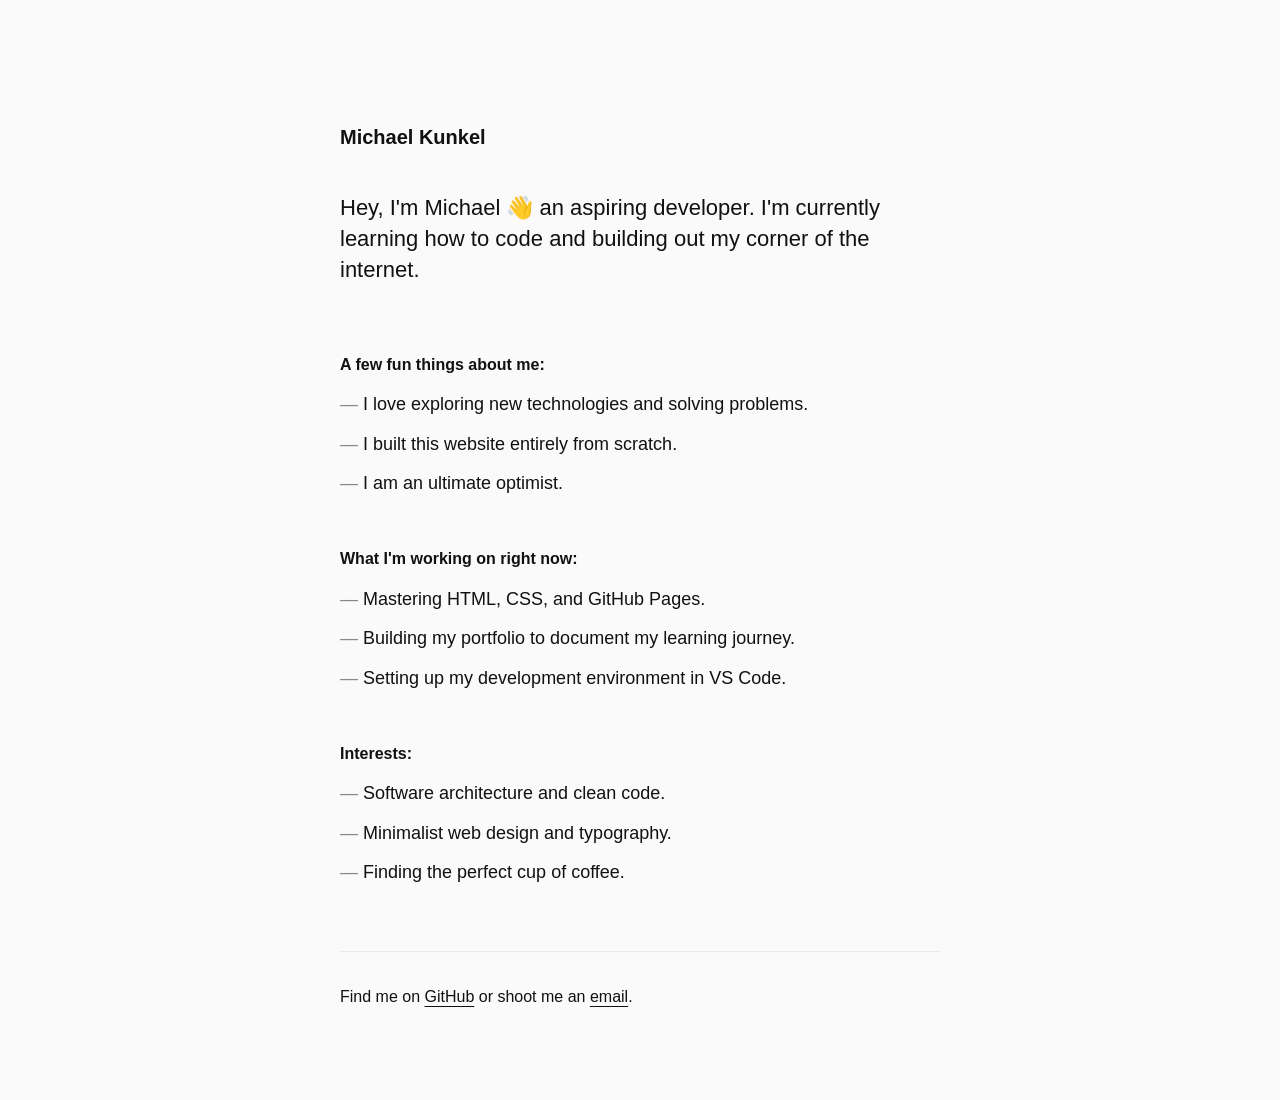
==== index.html @ 44b65600 "test 1" ====
<!DOCTYPE html>
<html lang="en">
<head>
    <meta charset="UTF-8">
    <meta name="viewport" content="width=device-width, initial-scale=1.0">
    <title>Michael Kunkel</title>
    
    <style>
        /* Ultra-minimalist CSS */
        :root {
            --bg-color: #fafafa; /* Very soft off-white */
            --text-color: #111111; /* Near black for sharp contrast */
            --muted-text: #888888;
        }

        body {
            /* Uses the native, clean fonts of whatever device the user is on */
            font-family: -apple-system, BlinkMacSystemFont, "Segoe UI", Roboto, Helvetica, Arial, sans-serif;
            background-color: var(--bg-color);
            color: var(--text-color);
            line-height: 1.6;
            font-size: 18px; 
            
            /* The secret to this layout: Keep it narrow and centered */
            max-width: 600px; 
            margin: 0 auto; 
            
            /* Massive padding at the top to push content down elegantly */
            padding: 12vh 20px 10vh 20px; 
            
            /* Makes the text render incredibly smooth */
            -webkit-font-smoothing: antialiased; 
        }

        h1 {
            font-size: 20px;
            font-weight: 600;
            margin-bottom: 2em;
        }

        h2 {
            font-size: 16px;
            font-weight: 600;
            margin-top: 3em;
            margin-bottom: 0.8em;
            color: var(--text-color);
        }

        .intro {
            font-size: 22px;
            font-weight: 400;
            line-height: 1.4;
            margin-bottom: 3em;
        }

        ul {
            list-style-type: none; /* Removes the standard ugly bullet points */
            padding-left: 0;
            margin-top: 0;
        }

        li {
            margin-bottom: 0.6em;
            padding-left: 1.5em;
            text-indent: -1.5em;
        }

        /* Adds a clean dash instead of a bullet point */
        li::before {
            content: "— "; 
            color: var(--muted-text);
        }

        a {
            color: var(--text-color);
            text-decoration: underline;
            text-underline-offset: 4px; /* Drops the underline slightly lower for a cleaner look */
            transition: opacity 0.2s ease;
        }

        a:hover {
            opacity: 0.5; /* Simple fade effect when hovering over links */
        }

        .footer {
            margin-top: 4em;
            padding-top: 2em;
            border-top: 1px solid #eaeaea;
            font-size: 16px;
        }
    </style>
</head>
<body>

    <h1>Michael Kunkel</h1>

    <div class="intro">
        Hey, I'm Michael 👋 an aspiring developer. I'm currently learning how to code and building out my corner of the internet.
    </div>

    <h2>A few fun things about me:</h2>
    <ul>
        <li>I love exploring new technologies and solving problems.</li>
        <li>I built this website entirely from scratch.</li>
        <li>I am an ultimate optimist.</li>
    </ul>

    <h2>What I'm working on right now:</h2>
    <ul>
        <li>Mastering HTML, CSS, and GitHub Pages.</li>
        <li>Building my portfolio to document my learning journey.</li>
        <li>Setting up my development environment in VS Code.</li>
    </ul>

    <h2>Interests:</h2>
    <ul>
        <li>Software architecture and clean code.</li>
        <li>Minimalist web design and typography.</li>
        <li>Finding the perfect cup of coffee.</li>
    </ul>

    <div class="footer">
        Find me on <a href="https://github.com/MichaelKunkel" target="_blank">GitHub</a> or shoot me an <a href="mailto:your@email.com">email</a>.
    </div>

</body>
</html>
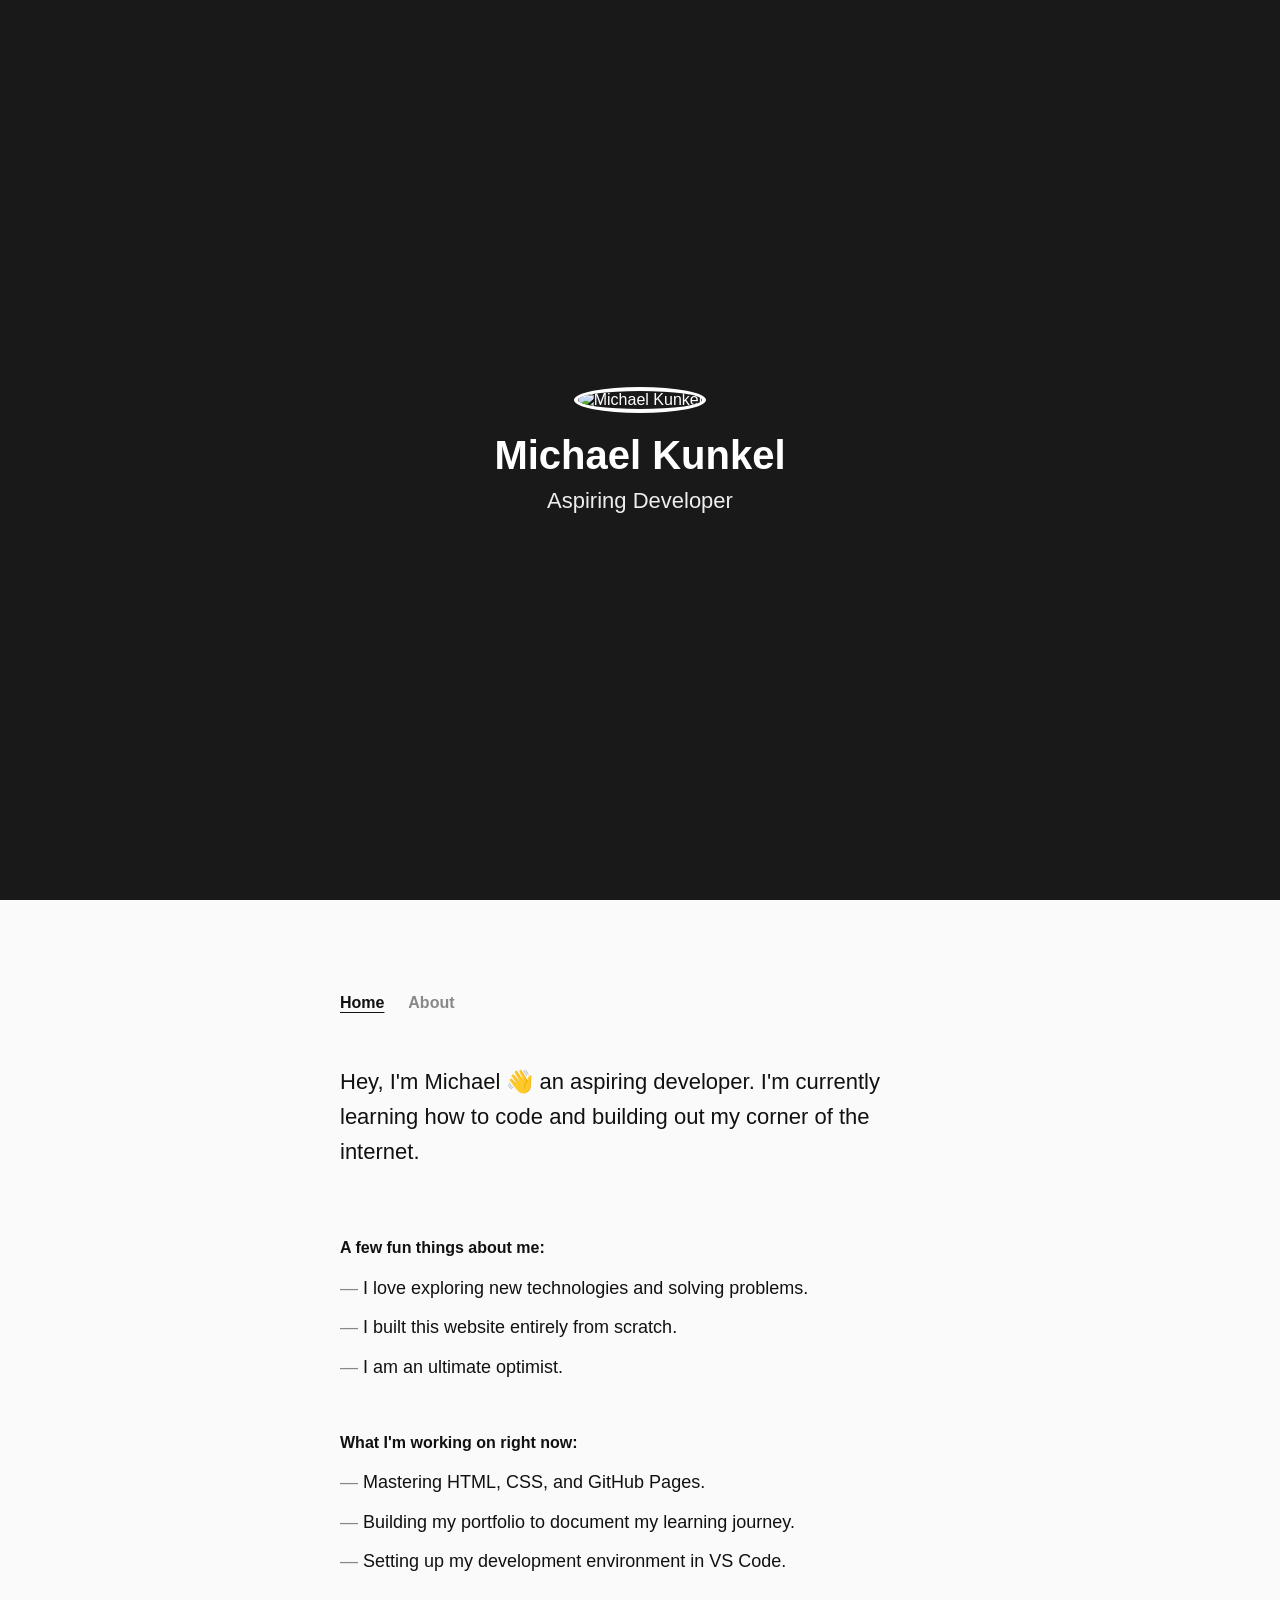
==== commit 6e2d9315: "test 2" ====
--- a/index.html
+++ b/index.html
@@ -6,121 +6,142 @@
     <title>Michael Kunkel</title>
     
     <style>
-        /* Ultra-minimalist CSS */
         :root {
-            --bg-color: #fafafa; /* Very soft off-white */
-            --text-color: #111111; /* Near black for sharp contrast */
+            --bg-color: #fafafa;
+            --text-color: #111111;
             --muted-text: #888888;
         }
 
+        /* 1. Remove margins from the body so images touch the edges */
         body {
-            /* Uses the native, clean fonts of whatever device the user is on */
+            margin: 0;
+            padding: 0;
             font-family: -apple-system, BlinkMacSystemFont, "Segoe UI", Roboto, Helvetica, Arial, sans-serif;
             background-color: var(--bg-color);
             color: var(--text-color);
-            line-height: 1.6;
-            font-size: 18px; 
-            
-            /* The secret to this layout: Keep it narrow and centered */
-            max-width: 600px; 
-            margin: 0 auto; 
-            
-            /* Massive padding at the top to push content down elegantly */
-            padding: 12vh 20px 10vh 20px; 
-            
-            /* Makes the text render incredibly smooth */
-            -webkit-font-smoothing: antialiased; 
+            -webkit-font-smoothing: antialiased;
         }
 
-        h1 {
-            font-size: 20px;
-            font-weight: 600;
-            margin-bottom: 2em;
+        /* 2. The Full-Screen Hero Section */
+        .hero {
+            height: 100vh; /* 100% of the browser window height */
+            width: 100%;
+            position: relative;
+            
+            /* Put your background image here */
+            background-image: url('images/background.jpg'); 
+            background-color: #333; /* Fallback color if image doesn't load */
+            background-size: cover;
+            background-position: center;
+            
+            /* Flexbox perfectly centers everything inside this section */
+            display: flex;
+            flex-direction: column;
+            justify-content: center;
+            align-items: center;
+            text-align: center;
         }
 
-        h2 {
+        /* Optional: A dark overlay so your white text/profile pic is easier to read over the background */
+        .hero-overlay {
+            position: absolute;
+            top: 0; left: 0; width: 100%; height: 100%;
+            background-color: rgba(0, 0, 0, 0.5); /* 50% dark tint */
+            z-index: 1;
+        }
+
+        /* Puts the content above the dark overlay */
+        .hero-content {
+            z-index: 2;
+            color: white;
+        }
+
+        /* Profile Picture Styling */
+        .profile-pic {
+            width: 180px;
+            height: 180px;
+            border-radius: 50%; /* Makes it a perfect circle */
+            object-fit: cover;
+            border: 4px solid white; /* Adds a nice white ring around the photo */
+            margin-bottom: 20px;
+        }
+
+        .hero h1 {
+            font-size: 40px;
+            margin: 0 0 10px 0;
+            color: white;
+        }
+
+        .hero p {
+            font-size: 22px;
+            margin: 0;
+            color: #eeeeee;
+        }
+
+        /* 3. The Content Container (Everything below the full-screen image) */
+        .content {
+            max-width: 600px;
+            margin: 0 auto;
+            padding: 10vh 20px 10vh 20px; /* Brings back the breathing room for the text */
+            line-height: 1.6;
+            font-size: 18px;
+        }
+
+        /* Text styling for the lower section */
+        .content h2 {
             font-size: 16px;
             font-weight: 600;
             margin-top: 3em;
             margin-bottom: 0.8em;
-            color: var(--text-color);
         }
 
-        .intro {
-            font-size: 22px;
-            font-weight: 400;
-            line-height: 1.4;
-            margin-bottom: 3em;
-        }
+        ul { list-style-type: none; padding-left: 0; margin-top: 0; }
+        li { margin-bottom: 0.6em; padding-left: 1.5em; text-indent: -1.5em; }
+        li::before { content: "— "; color: var(--muted-text); }
+        
+        a { color: var(--text-color); text-decoration: underline; text-underline-offset: 4px; }
+        a:hover { opacity: 0.5; }
 
-        ul {
-            list-style-type: none; /* Removes the standard ugly bullet points */
-            padding-left: 0;
-            margin-top: 0;
-        }
-
-        li {
-            margin-bottom: 0.6em;
-            padding-left: 1.5em;
-            text-indent: -1.5em;
-        }
-
-        /* Adds a clean dash instead of a bullet point */
-        li::before {
-            content: "— "; 
-            color: var(--muted-text);
-        }
-
-        a {
-            color: var(--text-color);
-            text-decoration: underline;
-            text-underline-offset: 4px; /* Drops the underline slightly lower for a cleaner look */
-            transition: opacity 0.2s ease;
-        }
-
-        a:hover {
-            opacity: 0.5; /* Simple fade effect when hovering over links */
-        }
-
-        .footer {
-            margin-top: 4em;
-            padding-top: 2em;
-            border-top: 1px solid #eaeaea;
-            font-size: 16px;
-        }
+        nav { margin-bottom: 3em; font-size: 16px; font-weight: bold; }
+        nav a { margin-right: 20px; color: var(--muted-text); text-decoration: none; }
+        nav a.active { color: var(--text-color); text-decoration: underline; text-underline-offset: 4px; }
+        nav a:hover { color: var(--text-color); }
     </style>
 </head>
 <body>
 
-    <h1>Michael Kunkel</h1>
+    <header class="hero">
+        <div class="hero-overlay"></div>
+        <div class="hero-content">
+            <img src="images/profile.jpg" alt="Michael Kunkel" class="profile-pic">
+            <h1>Michael Kunkel</h1>
+            <p>Aspiring Developer</p>
+        </div>
+    </header>
 
-    <div class="intro">
-        Hey, I'm Michael 👋 an aspiring developer. I'm currently learning how to code and building out my corner of the internet.
-    </div>
+    <div class="content">
+        <nav>
+            <a href="index.html" class="active">Home</a>
+            <a href="about.html">About</a>
+        </nav>
 
-    <h2>A few fun things about me:</h2>
-    <ul>
-        <li>I love exploring new technologies and solving problems.</li>
-        <li>I built this website entirely from scratch.</li>
-        <li>I am an ultimate optimist.</li>
-    </ul>
+        <div style="font-size: 22px; margin-bottom: 3em;">
+            Hey, I'm Michael 👋 an aspiring developer. I'm currently learning how to code and building out my corner of the internet.
+        </div>
 
-    <h2>What I'm working on right now:</h2>
-    <ul>
-        <li>Mastering HTML, CSS, and GitHub Pages.</li>
-        <li>Building my portfolio to document my learning journey.</li>
-        <li>Setting up my development environment in VS Code.</li>
-    </ul>
+        <h2>A few fun things about me:</h2>
+        <ul>
+            <li>I love exploring new technologies and solving problems.</li>
+            <li>I built this website entirely from scratch.</li>
+            <li>I am an ultimate optimist.</li>
+        </ul>
 
-    <h2>Interests:</h2>
-    <ul>
-        <li>Software architecture and clean code.</li>
-        <li>Minimalist web design and typography.</li>
-        <li>Finding the perfect cup of coffee.</li>
-    </ul>
-
-    <div class="footer">
-        Find me on <a href="https://github.com/MichaelKunkel" target="_blank">GitHub</a> or shoot me an <a href="mailto:your@email.com">email</a>.
+        <h2>What I'm working on right now:</h2>
+        <ul>
+            <li>Mastering HTML, CSS, and GitHub Pages.</li>
+            <li>Building my portfolio to document my learning journey.</li>
+            <li>Setting up my development environment in VS Code.</li>
+        </ul>
     </div>
 
 </body>
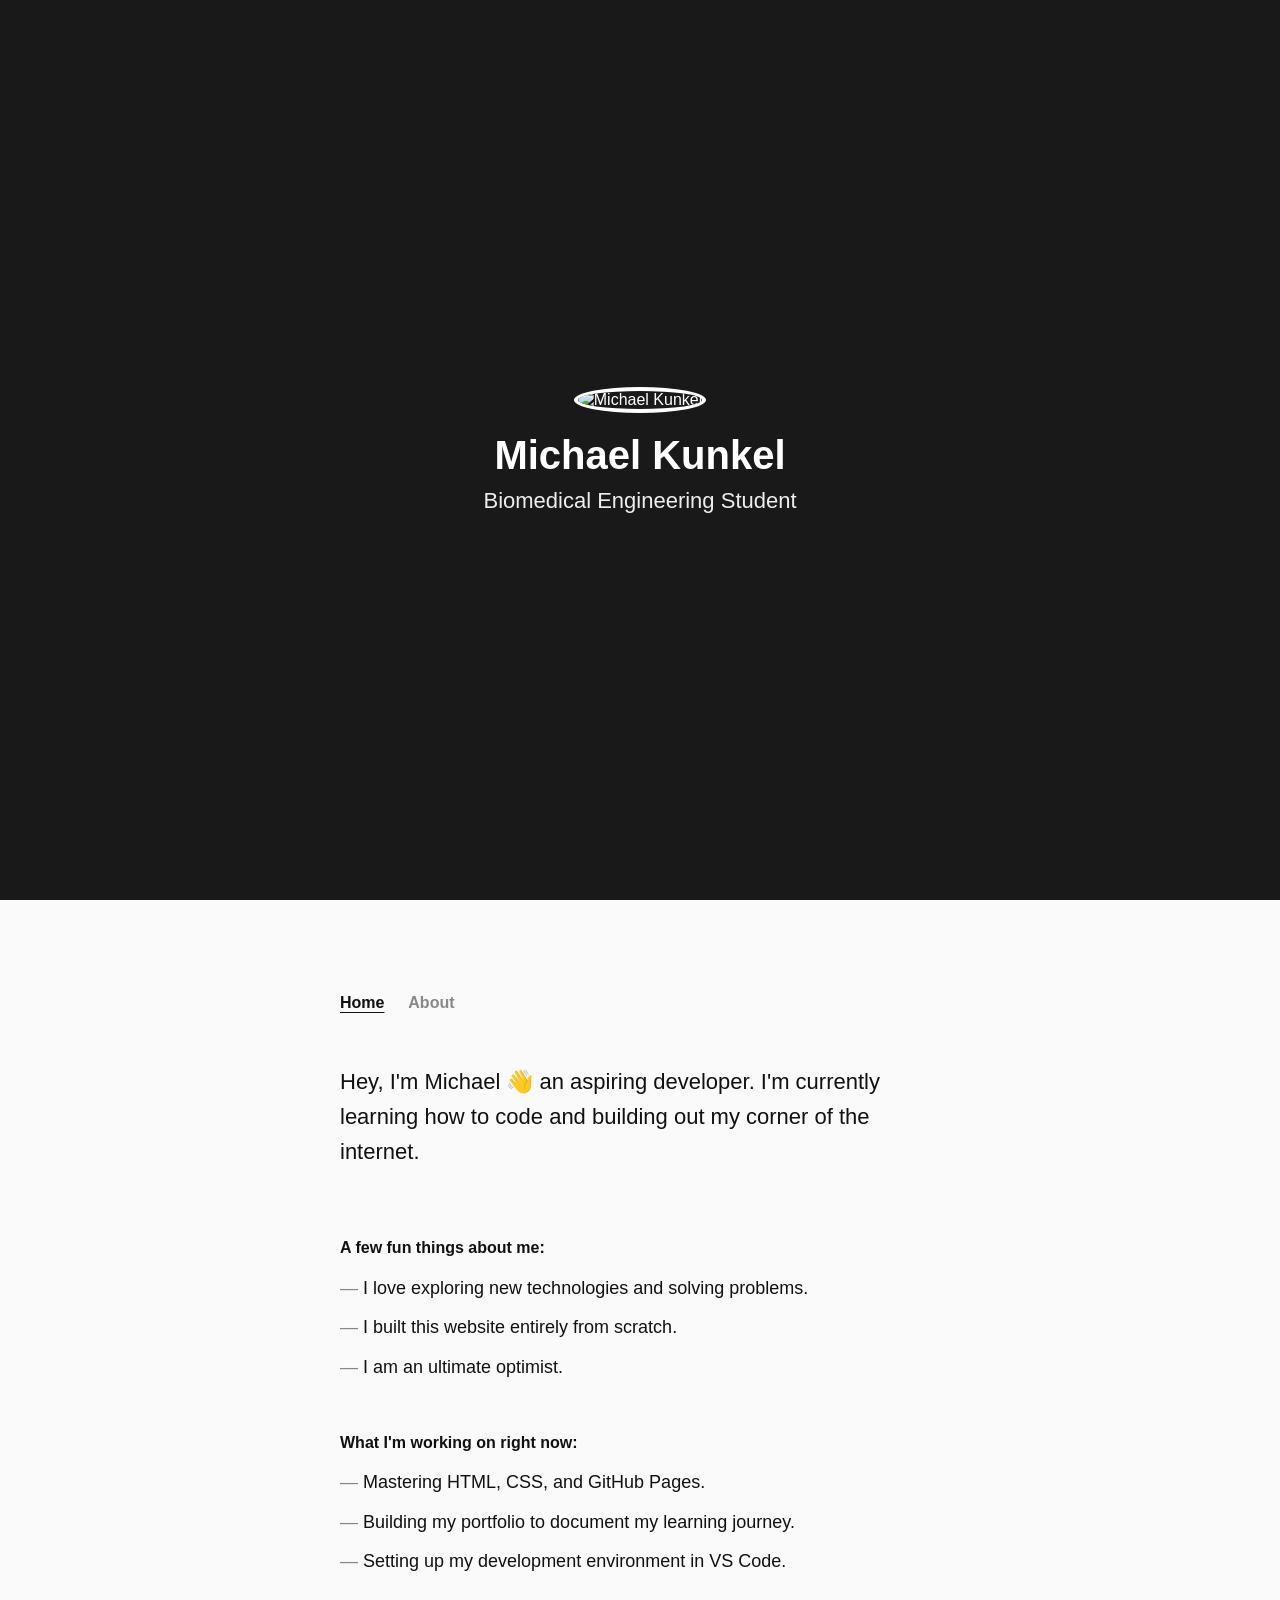
==== commit 106cbab1: "1" ====
--- a/index.html
+++ b/index.html
@@ -115,7 +115,7 @@
         <div class="hero-content">
             <img src="images/profile.jpg" alt="Michael Kunkel" class="profile-pic">
             <h1>Michael Kunkel</h1>
-            <p>Aspiring Developer</p>
+            <p>Biomedical Engineering Student</p>
         </div>
     </header>
 
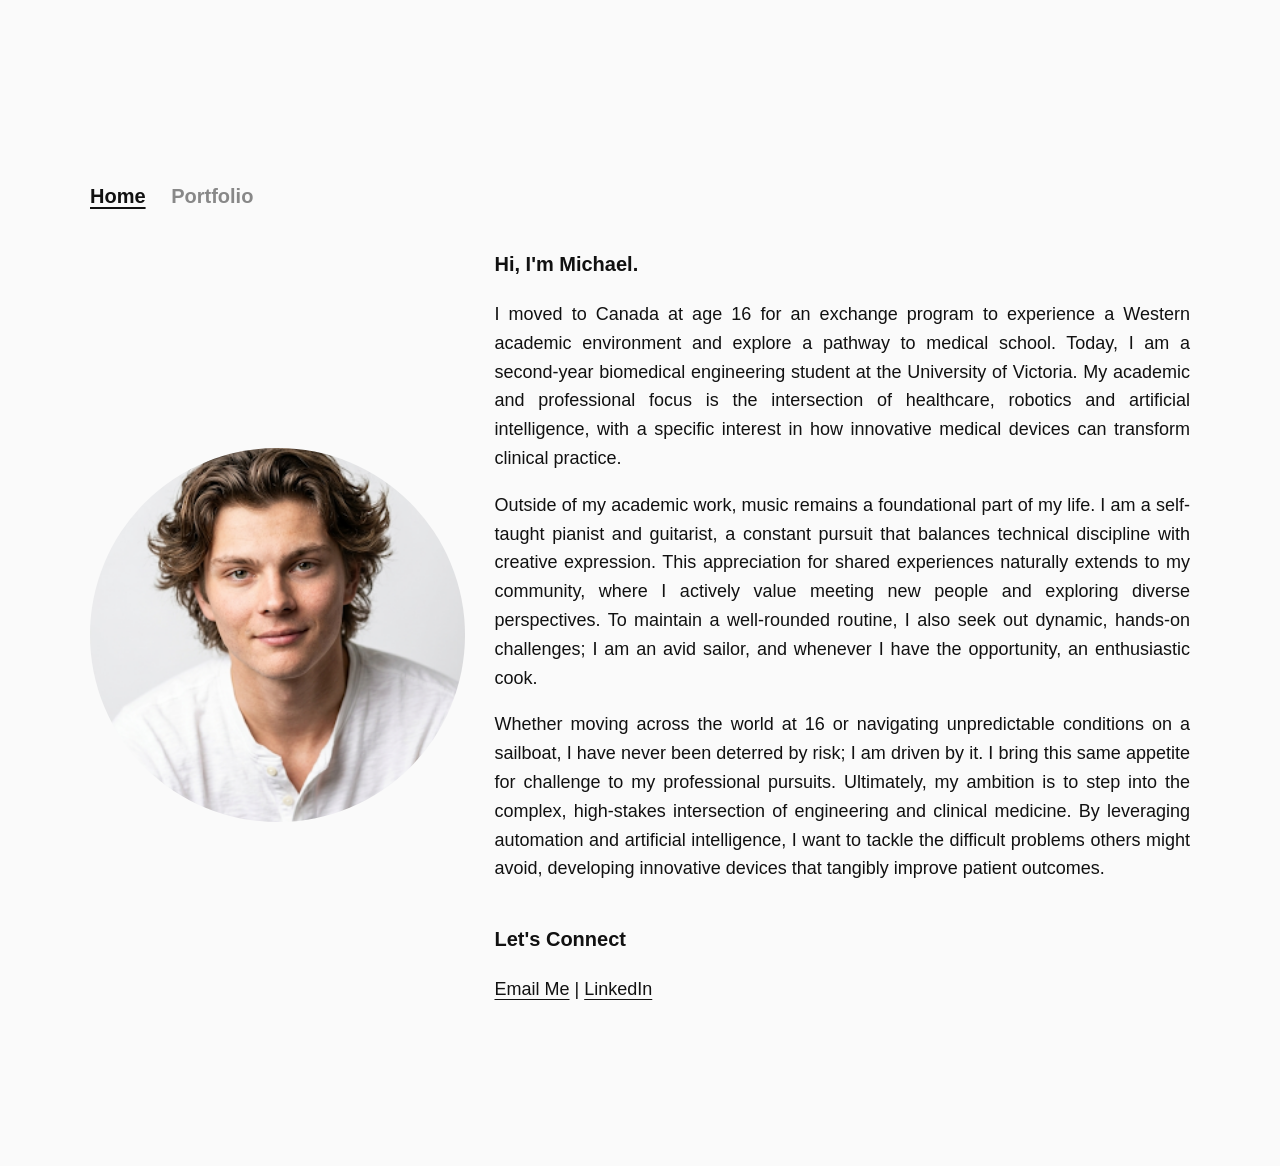
==== commit eeef533e: "Final Version" ====
--- a/index.html
+++ b/index.html
@@ -1,148 +1,61 @@
 <!DOCTYPE html>
 <html lang="en">
+
 <head>
     <meta charset="UTF-8">
     <meta name="viewport" content="width=device-width, initial-scale=1.0">
-    <title>Michael Kunkel</title>
-    
-    <style>
-        :root {
-            --bg-color: #fafafa;
-            --text-color: #111111;
-            --muted-text: #888888;
-        }
+    <title>About Me - Michael Kunkel</title>
 
-        /* 1. Remove margins from the body so images touch the edges */
-        body {
-            margin: 0;
-            padding: 0;
-            font-family: -apple-system, BlinkMacSystemFont, "Segoe UI", Roboto, Helvetica, Arial, sans-serif;
-            background-color: var(--bg-color);
-            color: var(--text-color);
-            -webkit-font-smoothing: antialiased;
-        }
+    <link rel="stylesheet" href="style.css">
+</head>
 
-        /* 2. The Full-Screen Hero Section */
-        .hero {
-            height: 100vh; /* 100% of the browser window height */
-            width: 100%;
-            position: relative;
-            
-            /* Put your background image here */
-            background-image: url('images/background.jpg'); 
-            background-color: #333; /* Fallback color if image doesn't load */
-            background-size: cover;
-            background-position: center;
-            
-            /* Flexbox perfectly centers everything inside this section */
-            display: flex;
-            flex-direction: column;
-            justify-content: center;
-            align-items: center;
-            text-align: center;
-        }
-
-        /* Optional: A dark overlay so your white text/profile pic is easier to read over the background */
-        .hero-overlay {
-            position: absolute;
-            top: 0; left: 0; width: 100%; height: 100%;
-            background-color: rgba(0, 0, 0, 0.5); /* 50% dark tint */
-            z-index: 1;
-        }
-
-        /* Puts the content above the dark overlay */
-        .hero-content {
-            z-index: 2;
-            color: white;
-        }
-
-        /* Profile Picture Styling */
-        .profile-pic {
-            width: 180px;
-            height: 180px;
-            border-radius: 50%; /* Makes it a perfect circle */
-            object-fit: cover;
-            border: 4px solid white; /* Adds a nice white ring around the photo */
-            margin-bottom: 20px;
-        }
-
-        .hero h1 {
-            font-size: 40px;
-            margin: 0 0 10px 0;
-            color: white;
-        }
-
-        .hero p {
-            font-size: 22px;
-            margin: 0;
-            color: #eeeeee;
-        }
-
-        /* 3. The Content Container (Everything below the full-screen image) */
-        .content {
-            max-width: 600px;
-            margin: 0 auto;
-            padding: 10vh 20px 10vh 20px; /* Brings back the breathing room for the text */
-            line-height: 1.6;
-            font-size: 18px;
-        }
-
-        /* Text styling for the lower section */
-        .content h2 {
-            font-size: 16px;
-            font-weight: 600;
-            margin-top: 3em;
-            margin-bottom: 0.8em;
-        }
-
-        ul { list-style-type: none; padding-left: 0; margin-top: 0; }
-        li { margin-bottom: 0.6em; padding-left: 1.5em; text-indent: -1.5em; }
-        li::before { content: "— "; color: var(--muted-text); }
-        
-        a { color: var(--text-color); text-decoration: underline; text-underline-offset: 4px; }
-        a:hover { opacity: 0.5; }
-
-        nav { margin-bottom: 3em; font-size: 16px; font-weight: bold; }
-        nav a { margin-right: 20px; color: var(--muted-text); text-decoration: none; }
-        nav a.active { color: var(--text-color); text-decoration: underline; text-underline-offset: 4px; }
-        nav a:hover { color: var(--text-color); }
-    </style>
-</head>
 <body>
 
-    <header class="hero">
-        <div class="hero-overlay"></div>
-        <div class="hero-content">
-            <img src="images/profile.jpg" alt="Michael Kunkel" class="profile-pic">
-            <h1>Michael Kunkel</h1>
-            <p>Biomedical Engineering Student</p>
-        </div>
-    </header>
+    <div class="content" style="margin-top: 5em;">
 
-    <div class="content">
         <nav>
-            <a href="index.html" class="active">Home</a>
-            <a href="about.html">About</a>
+            <a href="about.html" class="active">Home</a>
+            <a href="projects.html"> Portfolio</a>
         </nav>
 
-        <div style="font-size: 22px; margin-bottom: 3em;">
-            Hey, I'm Michael 👋 an aspiring developer. I'm currently learning how to code and building out my corner of the internet.
+        <div class="project-card" style="margin-top: 2em;">
+
+            <img src="images/profile.png" alt="Michael Kunkel" class="project-img"
+                style="border-radius: 50%; width: 35%; object-fit: cover; aspect-ratio: 1/1;">
+
+            <div class="project-text" style="width: 65%;">
+                <h3 style="text-align: left;">Hi, I'm Michael.</h3>
+                <p> I moved to Canada at age 16 for an exchange program to experience a Western academic environment
+                    and explore a pathway to medical school. Today, I am a second-year biomedical engineering student at
+                    the University of Victoria. My academic and professional focus is the intersection of healthcare,
+                    robotics and artificial intelligence, with a specific interest in how innovative medical devices can
+                    transform clinical practice.
+
+                <p>Outside of my academic work, music remains a foundational part of my life. I am a self-taught pianist
+                    and guitarist, a constant pursuit that balances technical discipline with creative expression. This
+                    appreciation for shared experiences naturally extends to my community, where I actively value
+                    meeting new people and exploring diverse perspectives. To maintain a well-rounded routine, I also
+                    seek out dynamic, hands-on challenges; I am an avid sailor, and whenever I have the opportunity, an
+                    enthusiastic cook.
+                <p>Whether moving across the world at 16 or navigating unpredictable conditions on a sailboat, I have
+                    never been deterred by risk; I am driven by it. I bring this same appetite for challenge to my
+                    professional pursuits. Ultimately, my ambition is to step into the complex, high-stakes intersection
+                    of engineering and clinical medicine. By leveraging automation and artificial intelligence, I want
+                    to tackle the difficult problems others might avoid, developing innovative devices that tangibly
+                    improve patient outcomes.</p>
+
+                <h3 style="text-align: left; margin-top: 2em;">Let's Connect</h3>
+                <p>
+                    <a href="mailto:michaelp.kunkel@gmail.com">Email Me</a> |
+                    <a href="https://www.linkedin.com/in/michalkunkel/" target="_blank">LinkedIn</a>
+                </p>
+            </div>
+
         </div>
 
-        <h2>A few fun things about me:</h2>
-        <ul>
-            <li>I love exploring new technologies and solving problems.</li>
-            <li>I built this website entirely from scratch.</li>
-            <li>I am an ultimate optimist.</li>
-        </ul>
-
-        <h2>What I'm working on right now:</h2>
-        <ul>
-            <li>Mastering HTML, CSS, and GitHub Pages.</li>
-            <li>Building my portfolio to document my learning journey.</li>
-            <li>Setting up my development environment in VS Code.</li>
-        </ul>
     </div>
 
 </body>
+
+
 </html>
--- a/style.css
+++ b/style.css
@@ -0,0 +1,199 @@
+:root {
+    --bg-color: #fafafa;
+    --text-color: #111111;
+    --muted-text: #888888;
+}
+
+body {
+    margin: 0;
+    padding: 0;
+    font-family: -apple-system, BlinkMacSystemFont, "Segoe UI", Roboto, Helvetica, Arial, sans-serif;
+    background-color: var(--bg-color);
+    color: var(--text-color);
+    -webkit-font-smoothing: antialiased;
+}
+
+.hero {
+    height: 100vh;
+    width: 100%;
+    position: relative;
+
+    background-image: url('images/background.jpg');
+    background-color: #333;
+
+    background-size: cover;
+    background-position: center;
+
+    display: flex;
+    flex-direction: column;
+    justify-content: center;
+    align-items: center;
+    text-align: center;
+}
+
+.hero-overlay {
+    position: absolute;
+    top: 0;
+    left: 0;
+    width: 100%;
+    height: 100%;
+    background-color: rgba(0, 0, 0, 0.5);
+    z-index: 1;
+}
+
+.hero-content {
+    z-index: 2;
+    color: white;
+}
+
+
+.profile-wrapper {
+    width: 180px;
+    height: 180px;
+    border-radius: 50%;
+    border: 4px solid white;
+    margin-bottom: 20px;
+
+    background-color: #f4f4f4;
+
+    margin-left: auto;
+    margin-right: auto;
+    display: flex;
+    justify-content: center;
+    align-items: center;
+    overflow: hidden;
+}
+
+.profile-pic {
+    width: 90%;
+
+    height: auto;
+    border-radius: 50%;
+}
+
+.project-card {
+    display: flex;
+    align-items: center;
+    gap: 30px;
+    margin-bottom: 3em;
+}
+
+.project-img {
+    width: 50%;
+    height: auto;
+    border-radius: 12px;
+}
+
+.project-text {
+    width: 50%;
+}
+
+.project-text h3 {
+    margin-top: 0;
+    font-size: 20px;
+    text-align: center;
+}
+
+.project-text p {
+    text-align: justify;
+}
+
+@media (max-width: 600px) {
+    .project-card {
+        flex-direction: column;
+    }
+
+    .project-img,
+    .project-text {
+        width: 100%;
+        height: auto;
+    }
+}
+
+.hero h1 {
+    font-size: 40px;
+    margin: 0 0 10px 0;
+    color: white;
+}
+
+.hero p {
+    font-size: 22px;
+    margin: 0;
+    color: #eeeeee;
+}
+
+.content {
+    max-width: 1100px;
+    margin: 0 auto;
+    padding: 10vh 20px 10vh 20px;
+    line-height: 1.6;
+    font-size: 18px;
+}
+
+.content h2 {
+    font-size: 16px;
+    font-weight: 600;
+    margin-top: 3em;
+    margin-bottom: 0.8em;
+}
+
+ul {
+    list-style-type: none;
+    padding-left: 0;
+    margin-top: 0;
+    text-align: justify;
+}
+
+li {
+    margin-bottom: 0.8em;
+    padding-left: 1.5em;
+    text-indent: -1.5em;
+    text-align: justify;
+
+}
+
+li::before {
+    content: "•";
+    padding-right: 1em;
+    color: var(--muted-text);
+}
+
+a {
+    color: var(--text-color);
+    text-decoration: underline;
+    text-underline-offset: 4px;
+}
+
+a:hover {
+    opacity: 0.5;
+}
+
+nav {
+    margin-bottom: 1em;
+    font-size: 20px;
+    font-weight: bold;
+}
+
+nav a {
+    margin-right: 20px;
+    color: var(--muted-text);
+    text-decoration: none;
+}
+
+nav a.active {
+    color: var(--text-color);
+    text-decoration: underline;
+    text-underline-offset: 4px;
+}
+
+nav a:hover {
+    color: var(--text-color);
+}
+
+.hero-content nav a {
+    color: rgba(255, 255, 255, 0.774); /* Change this to whatever color you want! (e.g., #00ff00, lightblue) */
+    background-color: transparent; /* Optional: Try adding a background color like #333 to make them look like real buttons */
+    padding: 10px 20px; /* Optional: Adds some breathing room if you use a background color */
+    border-radius: 8px; /* Optional: Rounds the corners */
+    transition: 0.2s ease; /* Makes the hover effect smooth */
+}
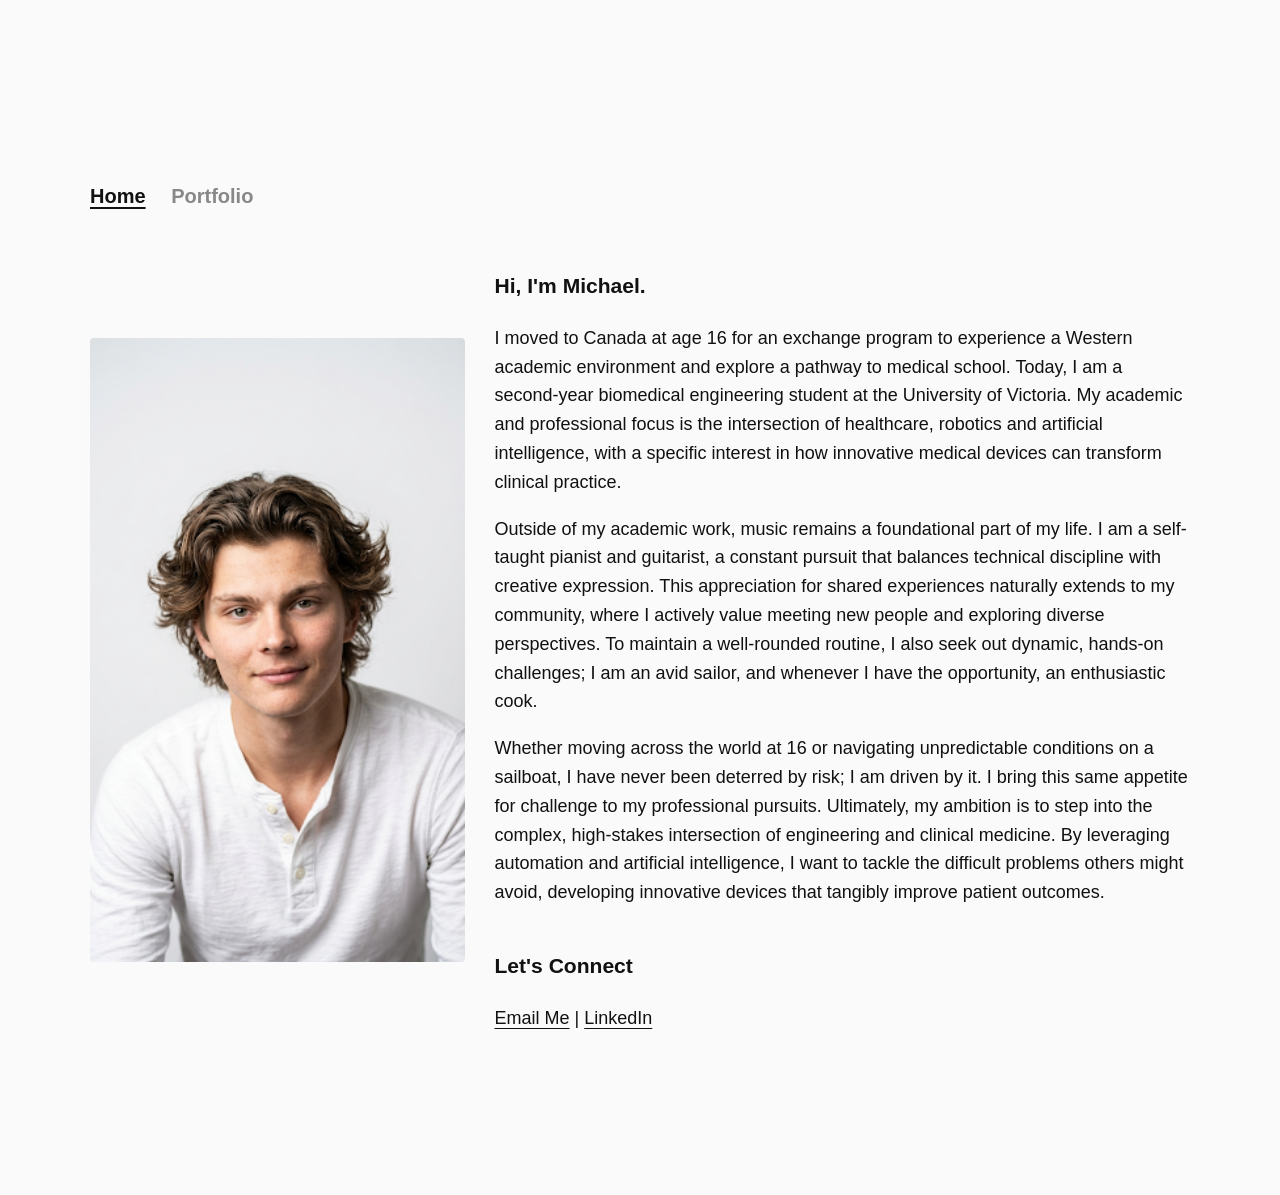
==== commit c5976dc5: "Final with Mobile" ====
--- a/index.html
+++ b/index.html
@@ -15,28 +15,29 @@
 
         <nav>
             <a href="about.html" class="active">Home</a>
-            <a href="projects.html"> Portfolio</a>
+            <a href="projects.html">Portfolio</a>
         </nav>
 
         <div class="project-card" style="margin-top: 2em;">
 
-            <img src="images/profile.png" alt="Michael Kunkel" class="project-img"
-                style="border-radius: 50%; width: 35%; object-fit: cover; aspect-ratio: 1/1;">
+            <img src="images/profile.png" alt="Michael Kunkel" class="about-img">
 
-            <div class="project-text" style="width: 65%;">
+            <div class="about-text">
                 <h3 style="text-align: left;">Hi, I'm Michael.</h3>
-                <p> I moved to Canada at age 16 for an exchange program to experience a Western academic environment
-                    and explore a pathway to medical school. Today, I am a second-year biomedical engineering student at
-                    the University of Victoria. My academic and professional focus is the intersection of healthcare,
+
+                <p>I moved to Canada at age 16 for an exchange program to experience a Western academic environment and
+                    explore a pathway to medical school. Today, I am a second-year biomedical engineering student at the
+                    University of Victoria. My academic and professional focus is the intersection of healthcare,
                     robotics and artificial intelligence, with a specific interest in how innovative medical devices can
-                    transform clinical practice.
+                    transform clinical practice.</p>
 
                 <p>Outside of my academic work, music remains a foundational part of my life. I am a self-taught pianist
                     and guitarist, a constant pursuit that balances technical discipline with creative expression. This
                     appreciation for shared experiences naturally extends to my community, where I actively value
                     meeting new people and exploring diverse perspectives. To maintain a well-rounded routine, I also
                     seek out dynamic, hands-on challenges; I am an avid sailor, and whenever I have the opportunity, an
-                    enthusiastic cook.
+                    enthusiastic cook.</p>
+
                 <p>Whether moving across the world at 16 or navigating unpredictable conditions on a sailboat, I have
                     never been deterred by risk; I am driven by it. I bring this same appetite for challenge to my
                     professional pursuits. Ultimately, my ambition is to step into the complex, high-stakes intersection
@@ -57,5 +58,4 @@
 
 </body>
 
-
 </html>
--- a/style.css
+++ b/style.css
@@ -73,7 +73,7 @@
 
 .project-card {
     display: flex;
-    align-items: center;
+    align-items: flex-start; 
     gap: 30px;
     margin-bottom: 3em;
 }
@@ -196,4 +196,47 @@
     padding: 10px 20px; /* Optional: Adds some breathing room if you use a background color */
     border-radius: 8px; /* Optional: Rounds the corners */
     transition: 0.2s ease; /* Makes the hover effect smooth */
+}
+
+.about-img {
+    width: 35%;
+    height: auto;
+    border-radius: 4px;
+    
+    aspect-ratio: 3/5; 
+    
+    object-fit: cover; 
+    
+    object-position: top;
+    margin-top: 90px; 
+}
+
+.about-text {
+    width: 65%;
+}
+
+/* Mobile Phone Adjustments */
+@media (max-width: 600px) {
+    .project-card {
+        flex-direction: column;
+    }
+
+    .project-img,
+    .project-text {
+        width: 100%;
+        height: auto;
+    }
+
+    .about-img {
+        width: 100%; 
+        
+        aspect-ratio: 1/1; 
+        
+        margin-top: 0; 
+        margin-bottom: 20px;
+    }
+    
+    .about-text {
+        width: 100%;
+    }
 }
